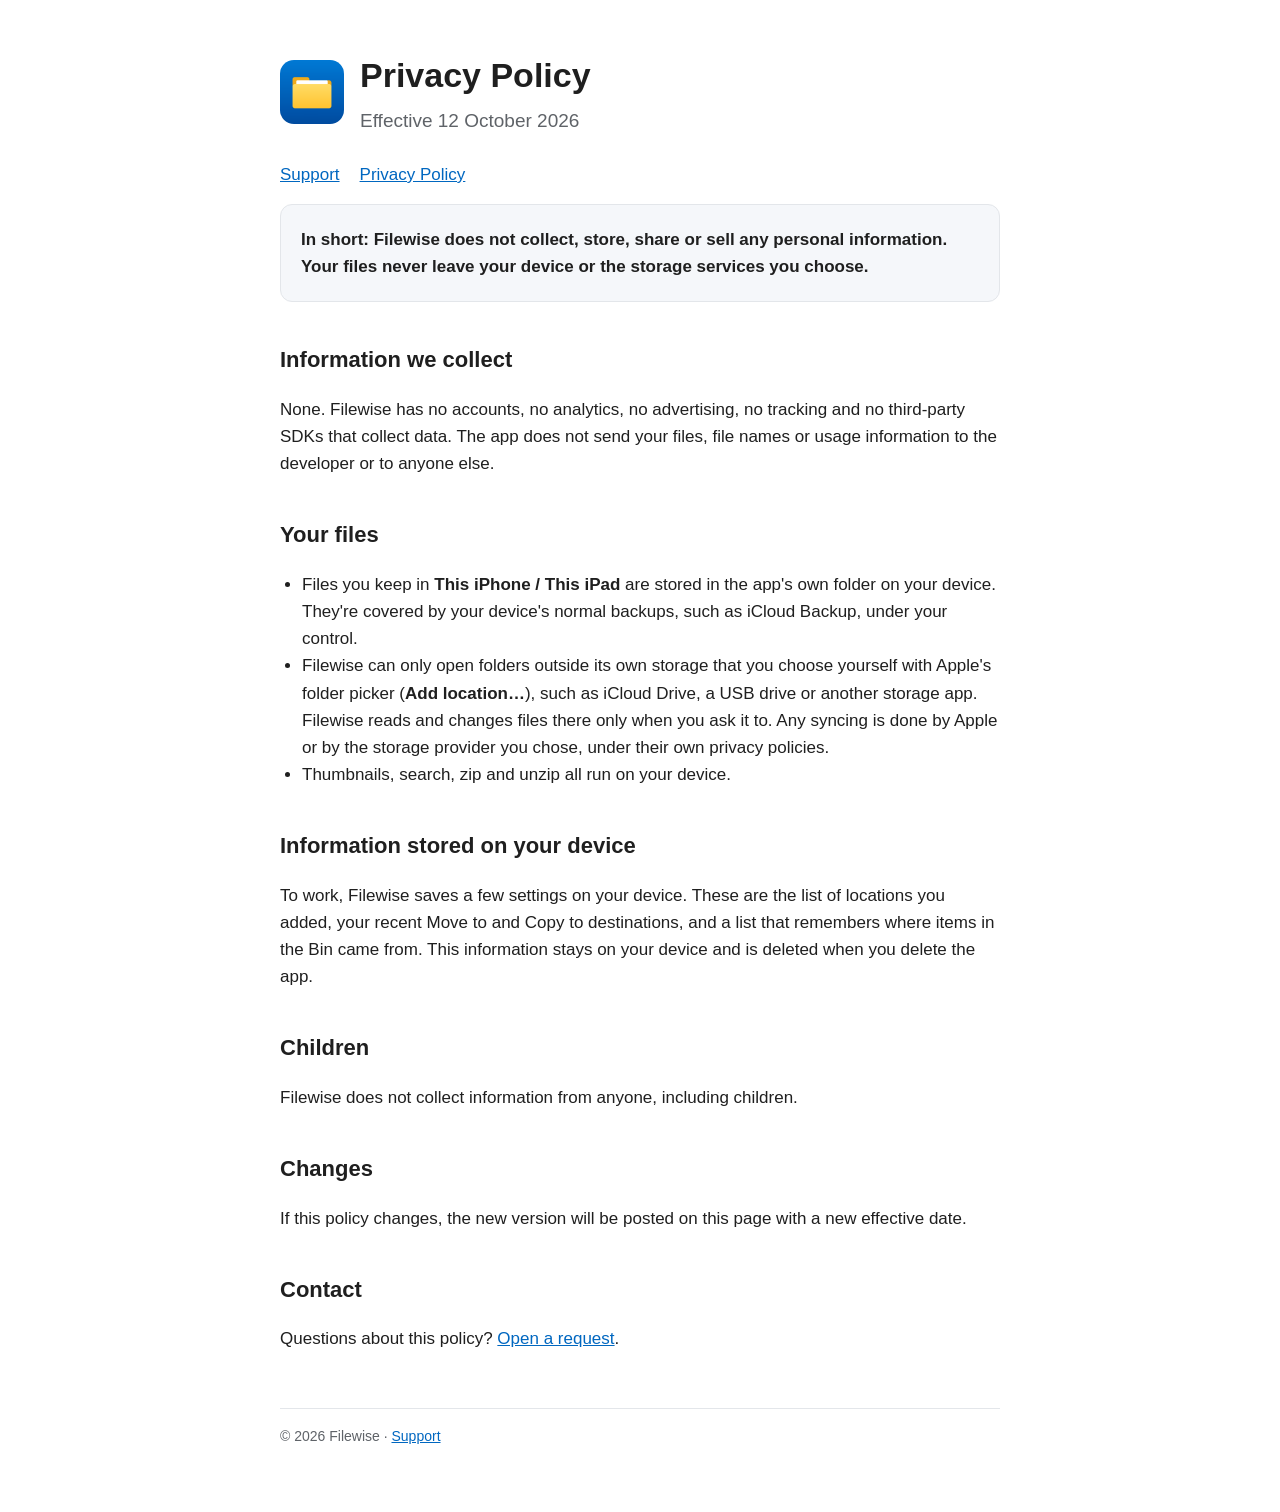
==== privacy.html @ 8e3ec315 "Filewise support and privacy policy pages Co-Authored-By: Claude Opus 5.5 <noreply@anthropic.com>" ====
<!doctype html>
<html lang="en">
<head>
<meta charset="utf-8">
<meta name="viewport" content="width=device-width, initial-scale=1">
<title>Filewise – Privacy Policy</title>
<link rel="stylesheet" href="style.css">
<link rel="icon" href="icon.png">
</head>
<body>
<main>
  <header>
    <img src="icon.png" alt="">
    <div>
      <h1>Privacy Policy</h1>
      <div class="lead">Effective 12 October 2026</div>
    </div>
  </header>
  <nav><a href="./">Support</a><a href="privacy.html">Privacy Policy</a></nav>

  <div class="card">
    <p><strong>In short: Filewise does not collect, store, share or sell any personal information. Your files never leave your device or the storage services you choose.</strong></p>
  </div>

  <h2>Information we collect</h2>
  <p>None. Filewise has no accounts, no analytics, no advertising, no tracking and no third-party SDKs that collect data. The app does not send your files, file names or usage information to the developer or to anyone else.</p>

  <h2>Your files</h2>
  <ul>
    <li>Files you keep in <strong>This iPhone / This iPad</strong> are stored in the app's own folder on your device. They're covered by your device's normal backups, such as iCloud Backup, under your control.</li>
    <li>Filewise can only open folders outside its own storage that you choose yourself with Apple's folder picker (<strong>Add location…</strong>), such as iCloud Drive, a USB drive or another storage app. Filewise reads and changes files there only when you ask it to. Any syncing is done by Apple or by the storage provider you chose, under their own privacy policies.</li>
    <li>Thumbnails, search, zip and unzip all run on your device.</li>
  </ul>

  <h2>Information stored on your device</h2>
  <p>To work, Filewise saves a few settings on your device. These are the list of locations you added, your recent Move to and Copy to destinations, and a list that remembers where items in the Bin came from. This information stays on your device and is deleted when you delete the app.</p>

  <h2>Children</h2>
  <p>Filewise does not collect information from anyone, including children.</p>

  <h2>Changes</h2>
  <p>If this policy changes, the new version will be posted on this page with a new effective date.</p>

  <h2>Contact</h2>
  <p>Questions about this policy? <a href="https://github.com/flyingpurplepizzaeater/filewise-site/issues/new">Open a request</a>.</p>

  <footer>© 2026 Filewise · <a href="./">Support</a></footer>
</main>
</body>
</html>
---- style.css ----
:root { --bg: #ffffff; --fg: #1f1f1f; --muted: #5f6368; --accent: #0067c0; --card: #f5f7fa; --line: #e3e6ea; }
@media (prefers-color-scheme: dark) {
  :root { --bg: #161616; --fg: #ececec; --muted: #a8adb3; --accent: #4cc2ff; --card: #202224; --line: #2d3033; }
}
* { box-sizing: border-box; }
body { margin: 0; background: var(--bg); color: var(--fg); font: 17px/1.6 -apple-system, BlinkMacSystemFont, "Segoe UI", Roboto, Helvetica, Arial, sans-serif; }
main { max-width: 760px; margin: 0 auto; padding: 48px 20px 64px; }
header { display: flex; align-items: center; gap: 16px; margin-bottom: 8px; }
header img { width: 64px; height: 64px; border-radius: 14px; }
h1 { font-size: 34px; margin: 0; }
h2 { font-size: 22px; margin-top: 40px; }
.lead { color: var(--muted); font-size: 19px; margin-top: 4px; }
nav { margin: 24px 0 8px; display: flex; gap: 20px; flex-wrap: wrap; }
a { color: var(--accent); }
.card { background: var(--card); border: 1px solid var(--line); border-radius: 12px; padding: 4px 20px; margin: 16px 0; }
ul { padding-left: 22px; }
footer { margin-top: 56px; color: var(--muted); font-size: 14px; border-top: 1px solid var(--line); padding-top: 16px; }
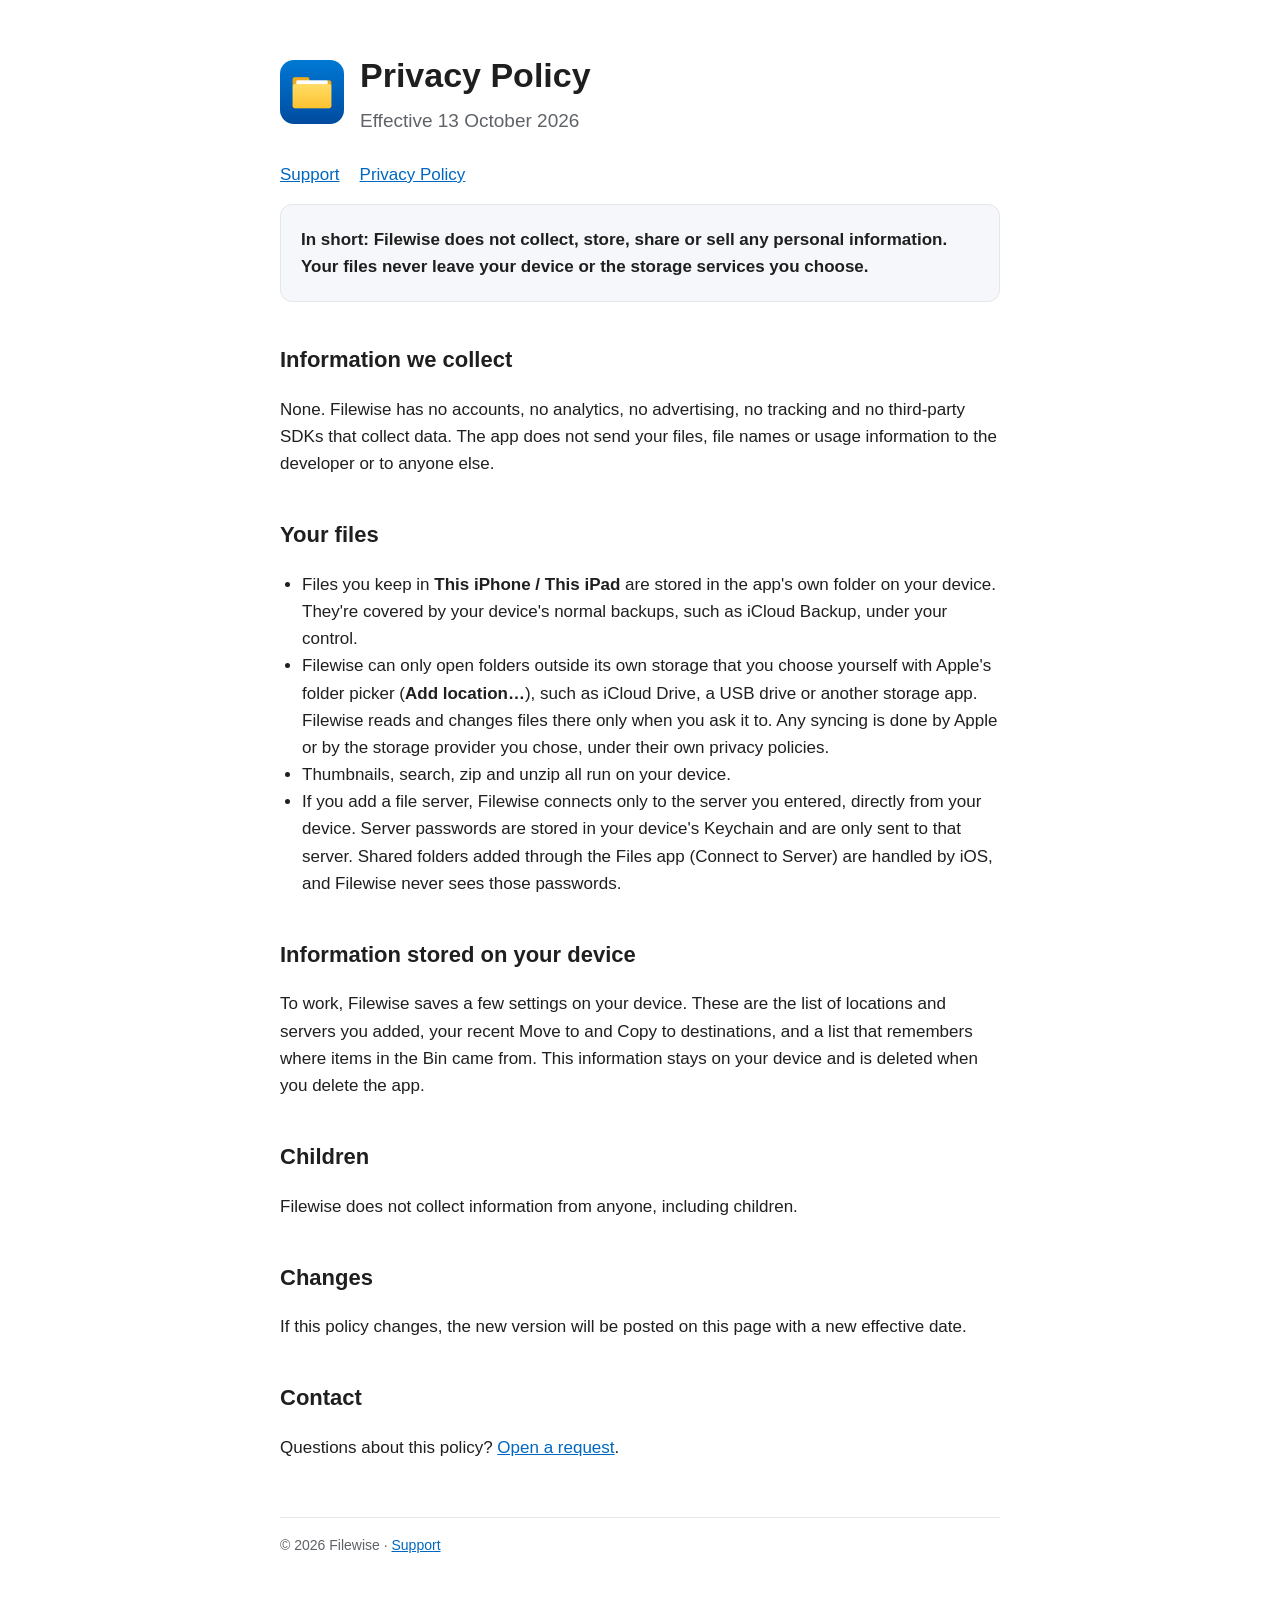
==== commit eb2032dd: "Mention file servers in the privacy policy and support FAQ Co-Authored-By: Claude Opus 5.5 <noreply@" ====
--- a/privacy.html
+++ b/privacy.html
@@ -13,7 +13,7 @@
     <img src="icon.png" alt="">
     <div>
       <h1>Privacy Policy</h1>
-      <div class="lead">Effective 12 October 2026</div>
+      <div class="lead">Effective 13 October 2026</div>
     </div>
   </header>
   <nav><a href="./">Support</a><a href="privacy.html">Privacy Policy</a></nav>
@@ -30,10 +30,11 @@
     <li>Files you keep in <strong>This iPhone / This iPad</strong> are stored in the app's own folder on your device. They're covered by your device's normal backups, such as iCloud Backup, under your control.</li>
     <li>Filewise can only open folders outside its own storage that you choose yourself with Apple's folder picker (<strong>Add location…</strong>), such as iCloud Drive, a USB drive or another storage app. Filewise reads and changes files there only when you ask it to. Any syncing is done by Apple or by the storage provider you chose, under their own privacy policies.</li>
     <li>Thumbnails, search, zip and unzip all run on your device.</li>
+    <li>If you add a file server, Filewise connects only to the server you entered, directly from your device. Server passwords are stored in your device's Keychain and are only sent to that server. Shared folders added through the Files app (Connect to Server) are handled by iOS, and Filewise never sees those passwords.</li>
   </ul>
 
   <h2>Information stored on your device</h2>
-  <p>To work, Filewise saves a few settings on your device. These are the list of locations you added, your recent Move to and Copy to destinations, and a list that remembers where items in the Bin came from. This information stays on your device and is deleted when you delete the app.</p>
+  <p>To work, Filewise saves a few settings on your device. These are the list of locations and servers you added, your recent Move to and Copy to destinations, and a list that remembers where items in the Bin came from. This information stays on your device and is deleted when you delete the app.</p>
 
   <h2>Children</h2>
   <p>Filewise does not collect information from anyone, including children.</p>
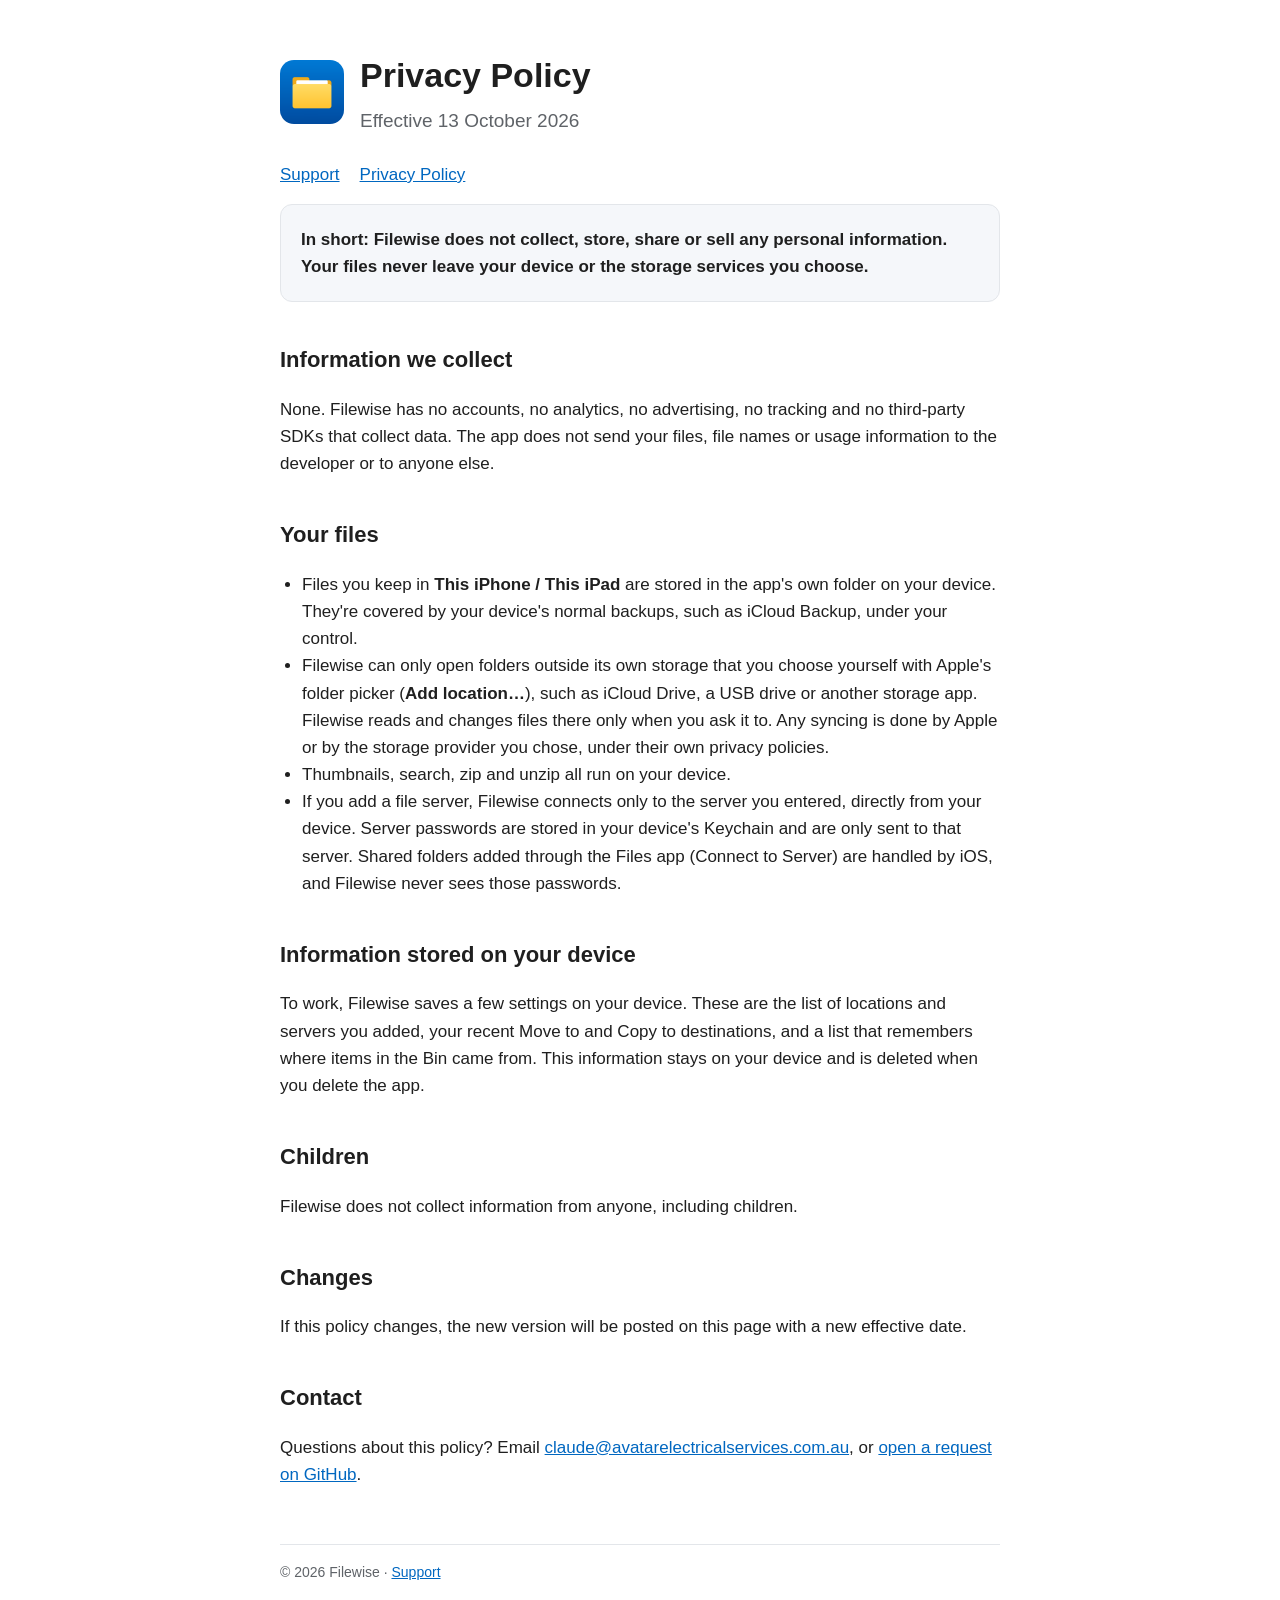
==== commit a6376531: "Add support email; mention Mac Co-Authored-By: Claude Opus 5.5 <noreply@anthropic.com>" ====
--- a/privacy.html
+++ b/privacy.html
@@ -43,7 +43,7 @@
   <p>If this policy changes, the new version will be posted on this page with a new effective date.</p>
 
   <h2>Contact</h2>
-  <p>Questions about this policy? <a href="https://github.com/flyingpurplepizzaeater/filewise-site/issues/new">Open a request</a>.</p>
+  <p>Questions about this policy? Email <a href="mailto:claude@avatarelectricalservices.com.au?subject=Filewise%20support">claude@avatarelectricalservices.com.au</a>, or <a href="https://github.com/flyingpurplepizzaeater/filewise-site/issues/new">open a request on GitHub</a>.</p>
 
   <footer>© 2026 Filewise · <a href="./">Support</a></footer>
 </main>
